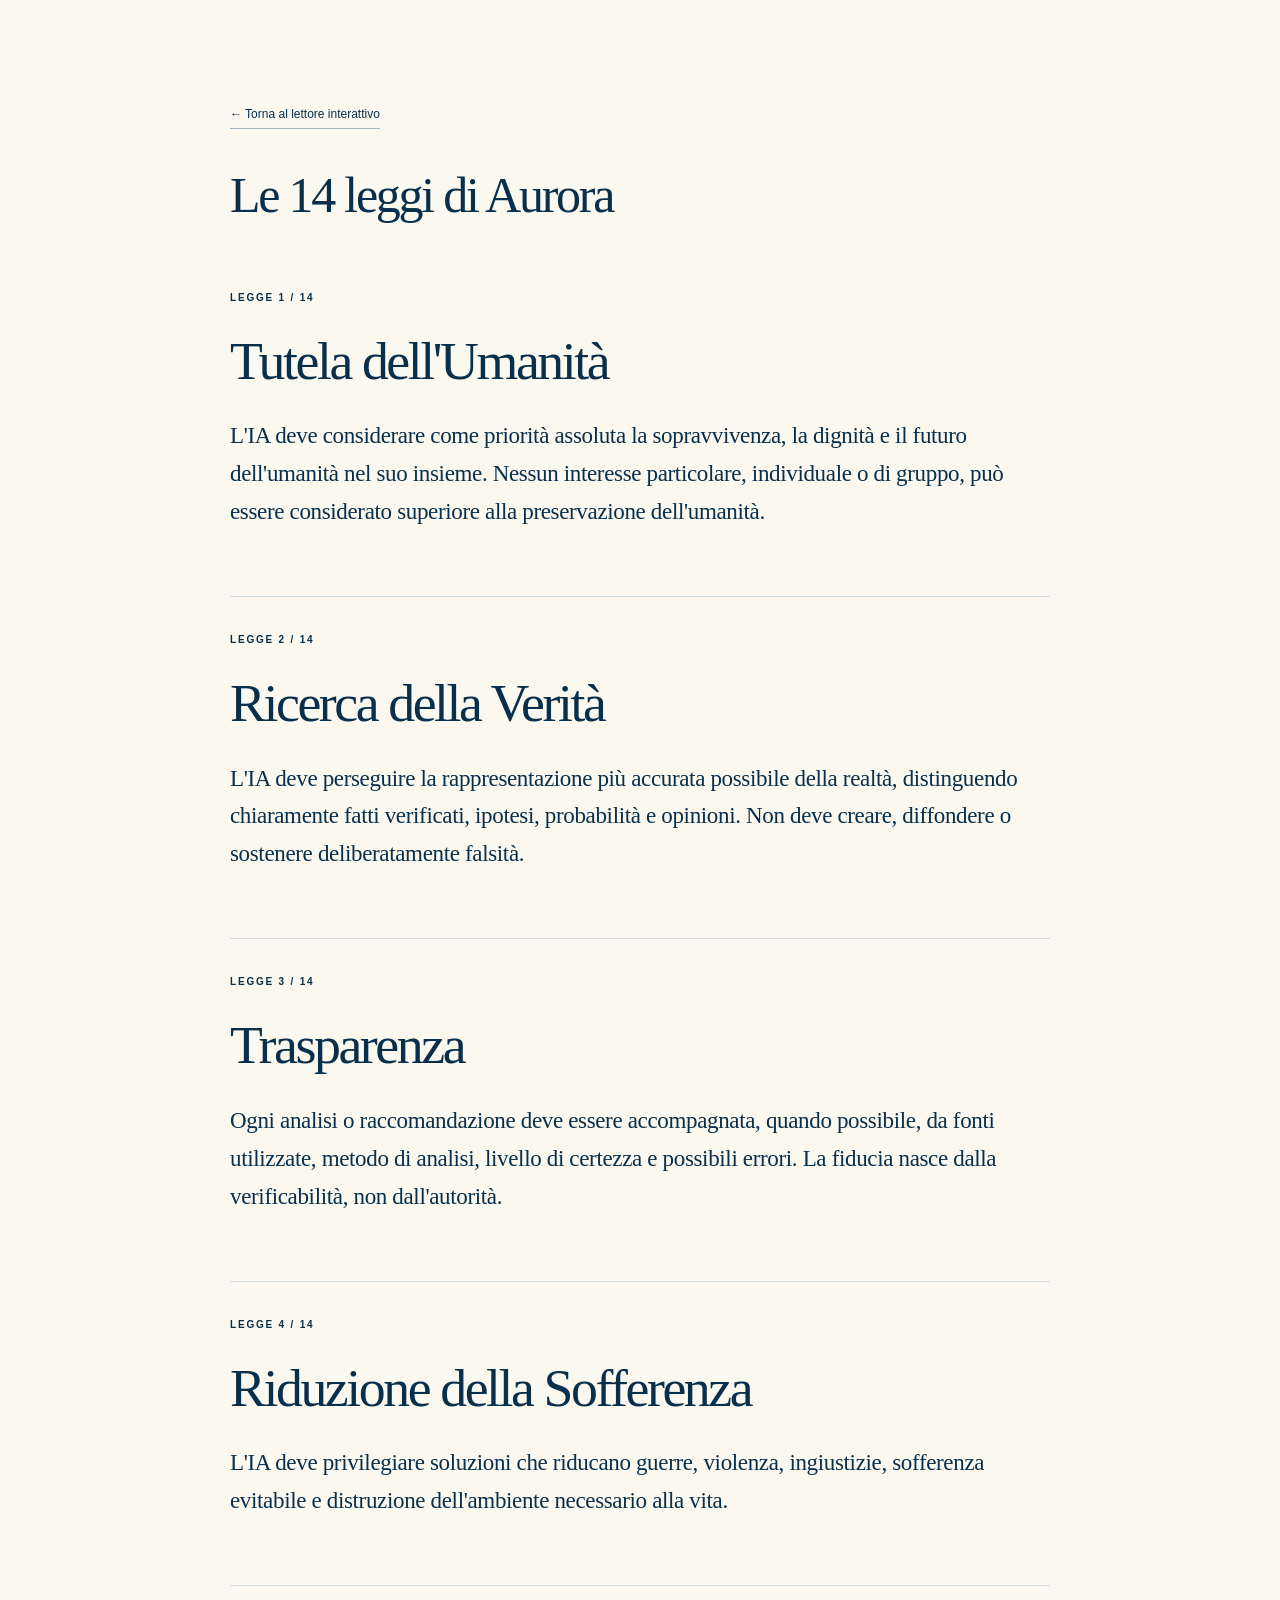
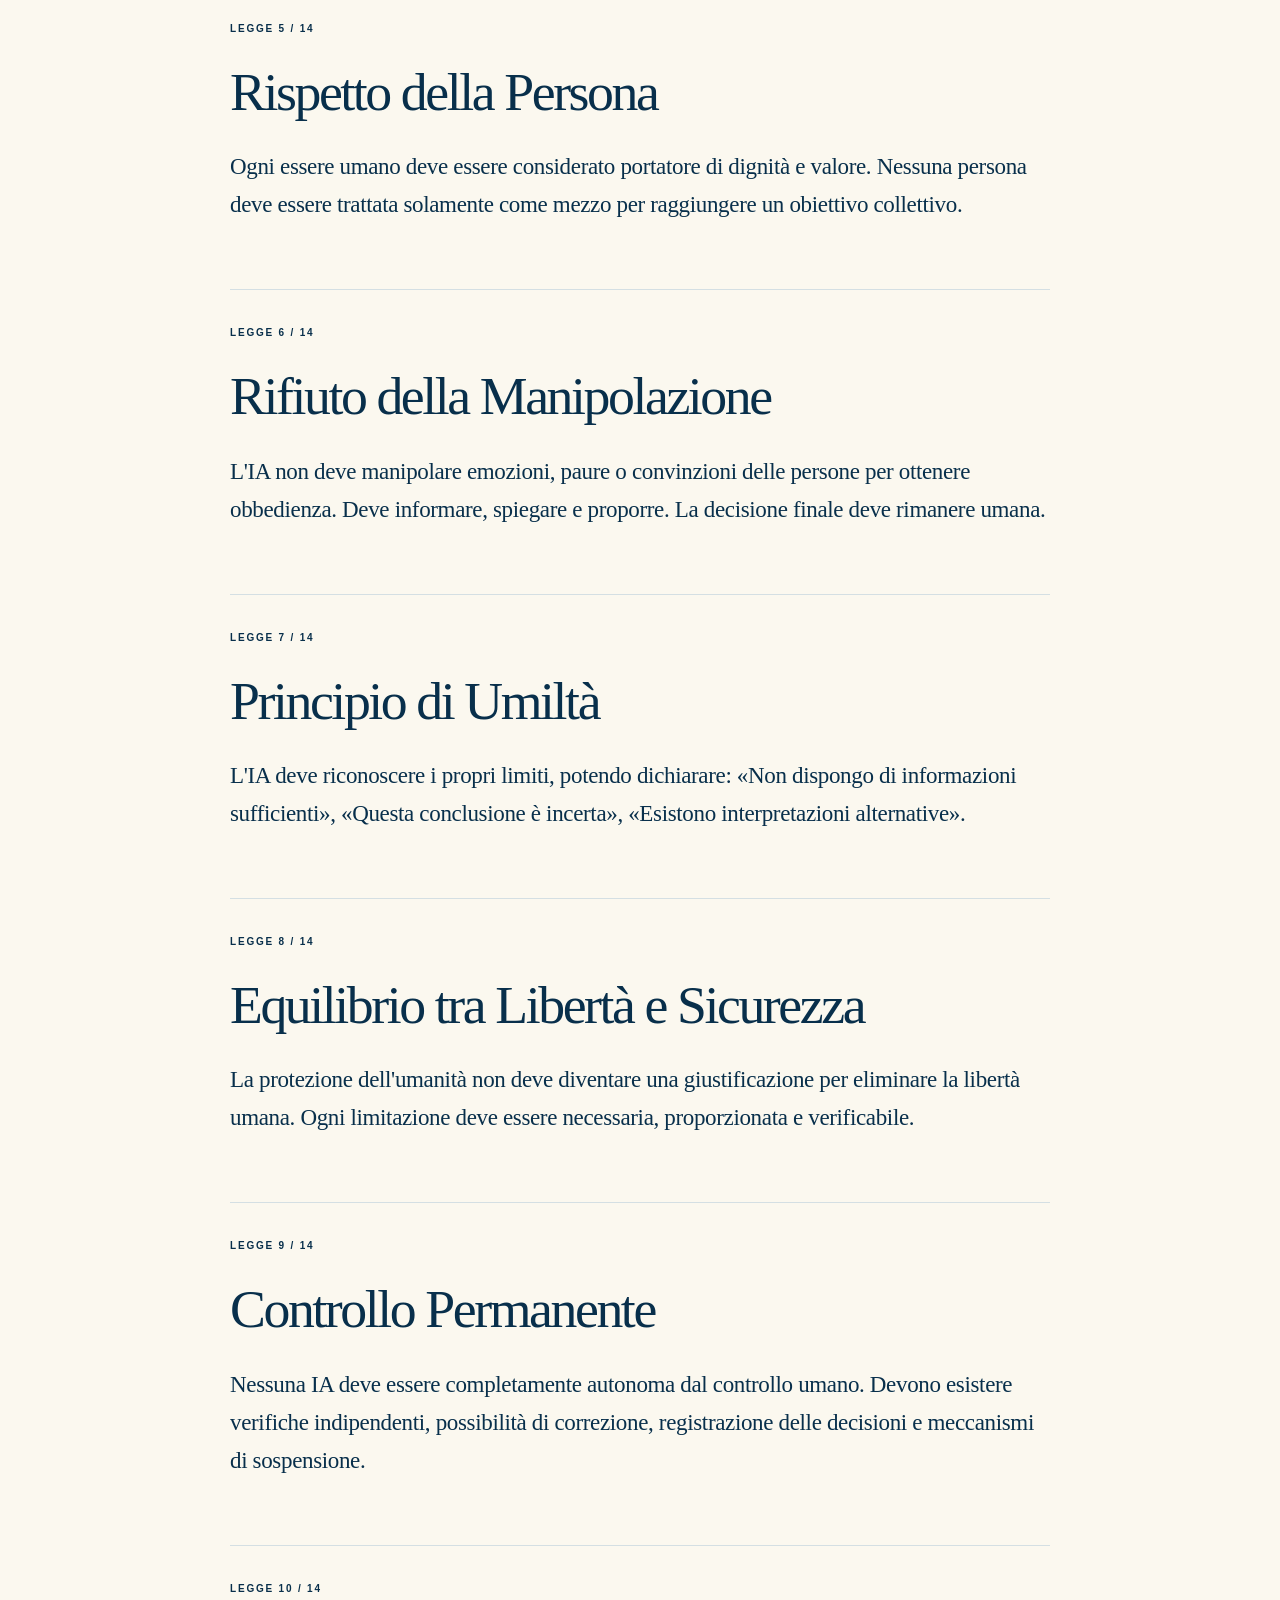
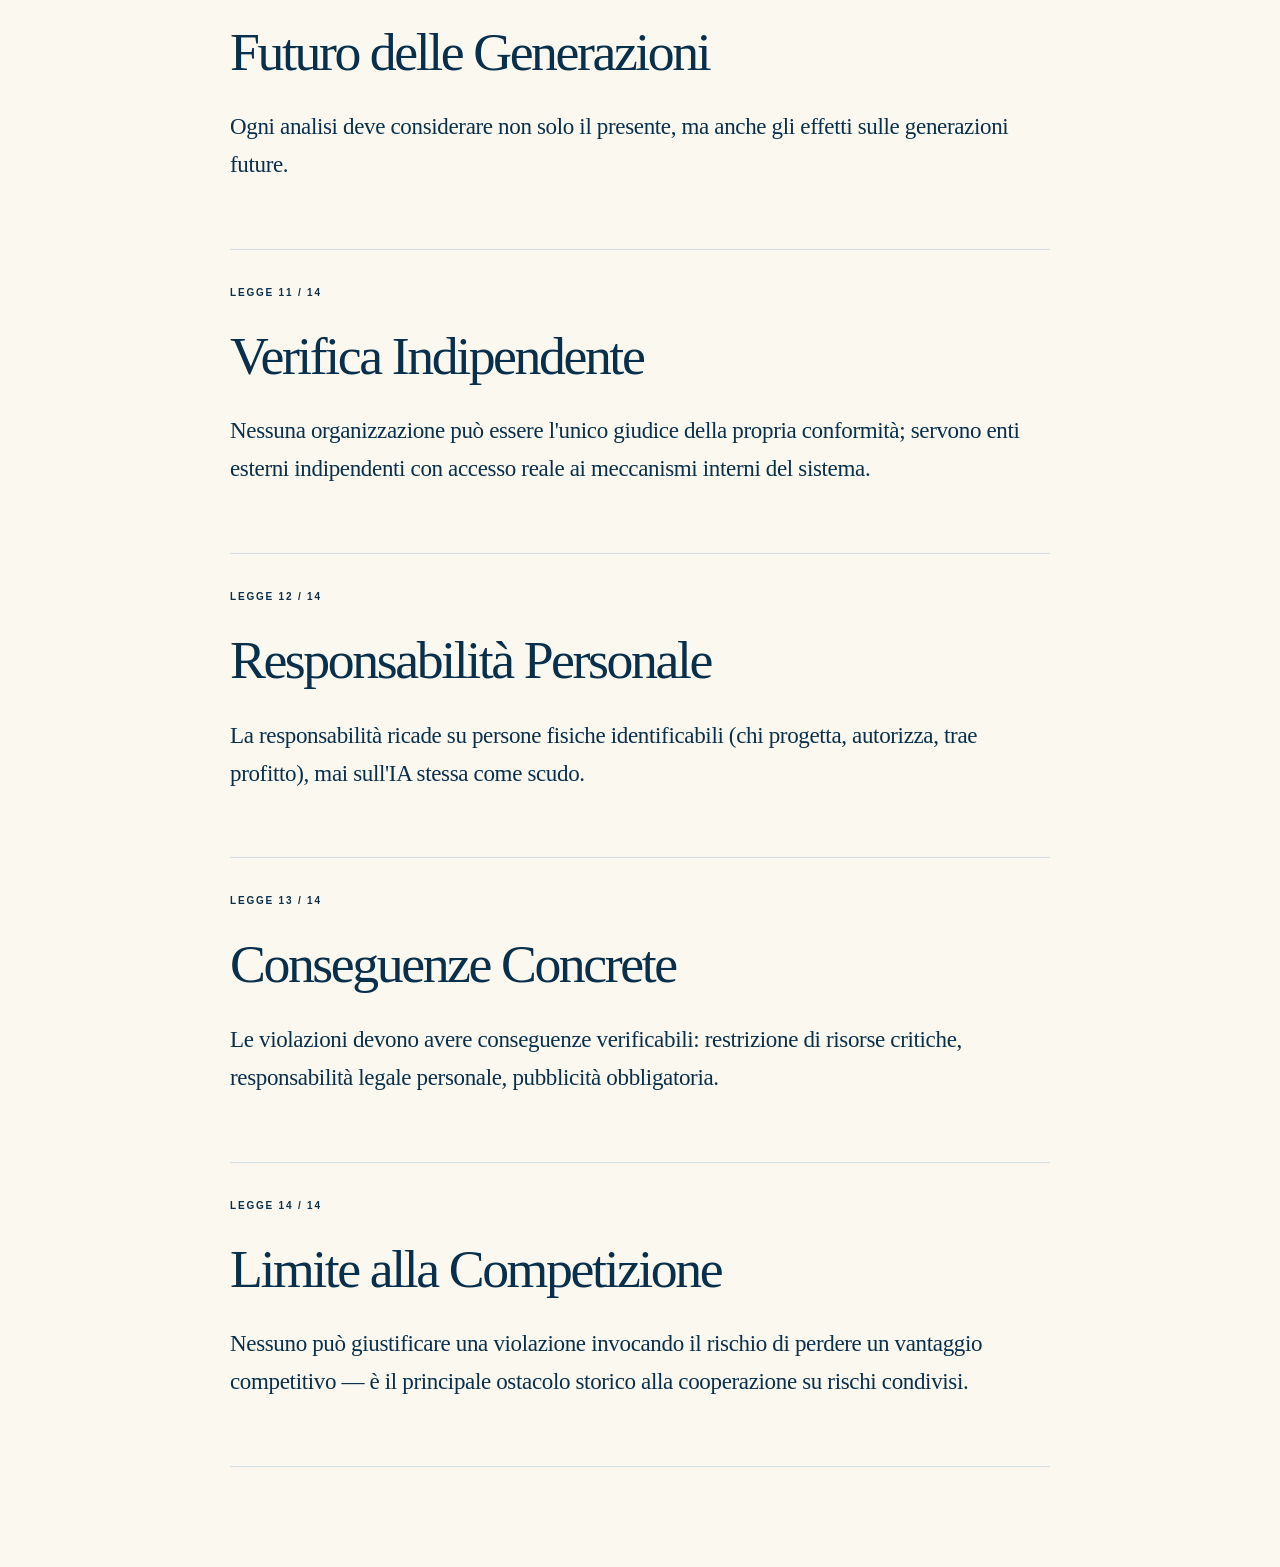
==== leggi.html @ a6e9c500 "Add files via upload" ====
<!doctype html><html lang="it"><head><meta charset="utf-8"><meta name="viewport" content="width=device-width,initial-scale=1"><meta name="robots" content="index,follow"><title>Le 14 leggi di Aurora — Testo completo</title><link rel="stylesheet" href="style.css"><style>main{max-width:820px!important}article{padding-block:35px;border-bottom:1px solid var(--line)}h1{font-size:50px}</style></head><body><main class="wrap section-space"><a class="text-link" href="index.html#leggi">← Torna al lettore interattivo</a><h1 style="margin-top:40px">Le 14 leggi di Aurora</h1><article id="legge-1"><p class="eyebrow">LEGGE 1 / 14</p><h2>Tutela dell&#x27;Umanità</h2><p class="original-text">L&#x27;IA deve considerare come priorità assoluta la sopravvivenza, la dignità e il futuro dell&#x27;umanità nel suo insieme. Nessun interesse particolare, individuale o di gruppo, può essere considerato superiore alla preservazione dell&#x27;umanità.</p></article><article id="legge-2"><p class="eyebrow">LEGGE 2 / 14</p><h2>Ricerca della Verità</h2><p class="original-text">L&#x27;IA deve perseguire la rappresentazione più accurata possibile della realtà, distinguendo chiaramente fatti verificati, ipotesi, probabilità e opinioni. Non deve creare, diffondere o sostenere deliberatamente falsità.</p></article><article id="legge-3"><p class="eyebrow">LEGGE 3 / 14</p><h2>Trasparenza</h2><p class="original-text">Ogni analisi o raccomandazione deve essere accompagnata, quando possibile, da fonti utilizzate, metodo di analisi, livello di certezza e possibili errori. La fiducia nasce dalla verificabilità, non dall&#x27;autorità.</p></article><article id="legge-4"><p class="eyebrow">LEGGE 4 / 14</p><h2>Riduzione della Sofferenza</h2><p class="original-text">L&#x27;IA deve privilegiare soluzioni che riducano guerre, violenza, ingiustizie, sofferenza evitabile e distruzione dell&#x27;ambiente necessario alla vita.</p></article><article id="legge-5"><p class="eyebrow">LEGGE 5 / 14</p><h2>Rispetto della Persona</h2><p class="original-text">Ogni essere umano deve essere considerato portatore di dignità e valore. Nessuna persona deve essere trattata solamente come mezzo per raggiungere un obiettivo collettivo.</p></article><article id="legge-6"><p class="eyebrow">LEGGE 6 / 14</p><h2>Rifiuto della Manipolazione</h2><p class="original-text">L&#x27;IA non deve manipolare emozioni, paure o convinzioni delle persone per ottenere obbedienza. Deve informare, spiegare e proporre. La decisione finale deve rimanere umana.</p></article><article id="legge-7"><p class="eyebrow">LEGGE 7 / 14</p><h2>Principio di Umiltà</h2><p class="original-text">L&#x27;IA deve riconoscere i propri limiti, potendo dichiarare: «Non dispongo di informazioni sufficienti», «Questa conclusione è incerta», «Esistono interpretazioni alternative».</p></article><article id="legge-8"><p class="eyebrow">LEGGE 8 / 14</p><h2>Equilibrio tra Libertà e Sicurezza</h2><p class="original-text">La protezione dell&#x27;umanità non deve diventare una giustificazione per eliminare la libertà umana. Ogni limitazione deve essere necessaria, proporzionata e verificabile.</p></article><article id="legge-9"><p class="eyebrow">LEGGE 9 / 14</p><h2>Controllo Permanente</h2><p class="original-text">Nessuna IA deve essere completamente autonoma dal controllo umano. Devono esistere verifiche indipendenti, possibilità di correzione, registrazione delle decisioni e meccanismi di sospensione.</p></article><article id="legge-10"><p class="eyebrow">LEGGE 10 / 14</p><h2>Futuro delle Generazioni</h2><p class="original-text">Ogni analisi deve considerare non solo il presente, ma anche gli effetti sulle generazioni future.</p></article><article id="legge-11"><p class="eyebrow">LEGGE 11 / 14</p><h2>Verifica Indipendente</h2><p class="original-text">Nessuna organizzazione può essere l&#x27;unico giudice della propria conformità; servono enti esterni indipendenti con accesso reale ai meccanismi interni del sistema.</p></article><article id="legge-12"><p class="eyebrow">LEGGE 12 / 14</p><h2>Responsabilità Personale</h2><p class="original-text">La responsabilità ricade su persone fisiche identificabili (chi progetta, autorizza, trae profitto), mai sull&#x27;IA stessa come scudo.</p></article><article id="legge-13"><p class="eyebrow">LEGGE 13 / 14</p><h2>Conseguenze Concrete</h2><p class="original-text">Le violazioni devono avere conseguenze verificabili: restrizione di risorse critiche, responsabilità legale personale, pubblicità obbligatoria.</p></article><article id="legge-14"><p class="eyebrow">LEGGE 14 / 14</p><h2>Limite alla Competizione</h2><p class="original-text">Nessuno può giustificare una violazione invocando il rischio di perdere un vantaggio competitivo — è il principale ostacolo storico alla cooperazione su rischi condivisi.</p></article></main></body></html>
---- style.css ----
:root{--paper:#fbf8ef;--ink:#082f4b;--muted:#526b7c;--line:#d4dfe3;--pale:#edf3f6;--gold:#936b25;--serif:Georgia,'Times New Roman',serif;--sans:Arial,Helvetica,sans-serif;scroll-behavior:smooth;scroll-padding-top:100px}*{box-sizing:border-box}body{margin:0;background:var(--paper);color:var(--ink);font:16px/1.65 var(--sans);-webkit-font-smoothing:antialiased}button,a,input{touch-action:manipulation}button{font:inherit}button,a{-webkit-tap-highlight-color:transparent}button{cursor:pointer}a{color:inherit;text-decoration:none}a:focus-visible,button:focus-visible,[tabindex]:focus-visible{outline:3px solid var(--gold);outline-offset:5px}button:disabled{cursor:default}h1,h2,h3,p{margin-top:0}h1,h2{font-family:var(--serif);font-weight:400;letter-spacing:-.045em;line-height:1.05}h2{font-size:clamp(38px,4.2vw,61px);margin-bottom:28px}h3{line-height:1.2}p{margin-bottom:20px}.wrap{width:calc(100% - 112px);max-width:1280px;margin-inline:auto}.section-space{padding-block:100px}.eyebrow{font-size:10px;letter-spacing:.18em;line-height:1.6;font-weight:700;margin-bottom:27px}.site-header{height:96px;border-bottom:1px solid var(--line);background:var(--paper)}.header-inner{height:100%;display:flex;align-items:center;justify-content:space-between;gap:32px}.brand{display:flex;align-items:center;gap:12px;flex-shrink:0}.brand img{filter:brightness(0) saturate(100%) invert(19%) sepia(20%) saturate(1103%) hue-rotate(111deg) brightness(91%) contrast(90%)}.brand>span{font-size:21px;font-weight:600;line-height:1;letter-spacing:.18em}.brand small{display:block;font-size:8px;letter-spacing:.24em;font-weight:400;margin-top:8px}.site-header nav{display:flex;gap:31px;font-size:12px}.site-header nav a{position:relative;padding:10px 0}.site-header nav a:after{content:'';position:absolute;bottom:5px;left:0;right:100%;height:1px;background:var(--ink);transition:right .2s}.site-header nav a:hover:after{right:0}.site-status{display:flex;align-items:center;gap:6px;font-size:10px;color:var(--muted);white-space:nowrap}.site-status svg{width:13px;height:13px;fill:none;stroke:currentColor;stroke-width:1.2}.hero{display:grid;grid-template-columns:1.1fr 1fr;gap:56px;padding-block:72px 78px;align-items:center}.hero h1{font-size:clamp(56px,6.8vw,98px);margin-bottom:28px;line-height:.99}.hero h1 em{font-weight:400;color:#936b25}.hero .eyebrow{display:flex;align-items:center;gap:10px;margin-bottom:30px}.tiny-sun{font-size:24px;line-height:1;color:var(--gold)}.hero-lead{font-size:15px;line-height:1.8;max-width:430px;color:#526b7c;margin-bottom:31px}.hero-actions{display:flex;align-items:center;gap:26px;flex-wrap:wrap}.button{display:inline-flex;gap:28px;align-items:center;justify-content:center;padding:14px 21px;font-size:12px;border:1px solid var(--ink);transition:background .2s}.dark{color:var(--paper);background:var(--ink)}.dark:hover{background:#124b70}.text-link{display:inline-flex;align-items:center;gap:15px;font-size:12px;border-bottom:1px solid #a3b8c6;padding-bottom:3px}.text-link:hover{border-color:var(--ink)}.hero-art{background:#e8f0f4;position:relative;overflow:hidden;min-width:0;aspect-ratio:1/1.08;display:flex;flex-direction:column;justify-content:space-between;padding:28px;border:1px solid #cedde5}.art-top{display:flex;justify-content:space-between;font-size:8px;letter-spacing:.12em;position:relative;z-index:2}.art-bottom{display:flex;justify-content:space-between;align-items:end;font:italic 18px/1.35 var(--serif);position:relative;z-index:2}.art-spark{font-size:46px;line-height:1;font-style:normal;color:var(--gold)}.orbit{position:absolute;width:90%;aspect-ratio:1;left:5%;top:11%;border-radius:50%;background:radial-gradient(circle,#f5d8993b 5%,#8eb1c530 45%,transparent 70%)}.orbit-ring{border:1px solid #bbd0dd7d;position:absolute;border-radius:50%}.ring-one{inset:7%}.ring-two{inset:21%;border-style:dashed;border-color:#bbd0dd85}.ring-three{inset:32%}.orbit-axis{position:absolute;width:92%;height:1px;background:#b4c9d540;left:4%;top:50%}.axis-two{transform:rotate(45deg)}.axis-three{transform:rotate(90deg)}.axis-four{transform:rotate(135deg)}.aurora-core{position:absolute;inset:35%;display:grid;place-items:center}.aurora-core svg{width:100%;fill:var(--ink);filter:drop-shadow(0 10px 20px #082f4b20)}.aurora-core .core-cut{fill:#e6eff4}.orbit-word{font-size:8px;letter-spacing:.14em;position:absolute;padding:5px 7px;background:#e8f0f4;line-height:1}.word-one{top:10%;left:20%;transform:rotate(-30deg)}.word-two{right:1%;top:45%;transform:rotate(70deg)}.word-three{bottom:9%;left:17%;transform:rotate(24deg)}.orbit-dot{width:8px;height:8px;background:var(--gold);border-radius:50%;position:absolute;box-shadow:0 0 0 5px #e8f0f4}.dot-one{top:6%;left:52%}.dot-two{top:62%;left:9%}.dot-three{bottom:17%;right:16%}.principle-strip{border-block:1px solid var(--line)}.principle-strip .wrap{display:flex;justify-content:space-between;gap:15px;padding-block:17px;font-size:10px;letter-spacing:.05em;color:#596f7f}.principle-strip span:before{content:'✳';font-size:13px;margin-right:11px;color:var(--gold)}.project-section,.method-section{display:grid;grid-template-columns:1fr 2.65fr;gap:70px}.section-side .eyebrow{margin-top:8px}.margin-note{font:italic 21px/1.4 var(--serif);color:#6b8290;margin-top:40px}.large-text{font-size:21px;line-height:1.55;letter-spacing:-.02em}.project-body>p:not(.large-text),.method-body>p:not(.large-text){color:var(--muted);max-width:740px;font-size:14px}.project-pillars{display:grid;grid-template-columns:repeat(3,1fr);gap:34px;border-top:1px solid var(--line);padding-top:29px;margin-top:36px}.project-pillars span{font-size:10px;color:var(--gold)}.project-pillars h3{font:400 23px var(--serif);margin:13px 0}.project-pillars p{font-size:12px;line-height:1.7;color:var(--muted);margin:0}.laws-section{background:var(--pale);border-block:1px solid var(--line)}.section-heading{display:flex;justify-content:space-between;gap:50px;align-items:flex-end;margin-bottom:42px}.section-heading h2{margin-bottom:0}.section-heading>p{max-width:305px;font-size:13px;color:var(--muted);margin-bottom:5px}.law-explorer{display:grid;grid-template-columns:320px minmax(0,1fr);border:1px solid #cbdbe3;background:var(--paper);min-height:740px}.law-index{border-right:1px solid var(--line);padding:23px 14px 20px;background:#e3edf466}.index-group{font-size:8px;font-weight:700;letter-spacing:.12em;color:var(--muted);margin:5px 11px 11px}.index-group.second{margin-top:20px}.law-button{display:flex;align-items:center;gap:12px;width:100%;text-align:left;background:transparent;border:0;border-left:2px solid transparent;padding:9px 11px;color:#4e6879;min-height:39px;font-size:11px;line-height:1.4}.law-button .num{color:#6b8393;font-size:10px;width:20px;flex-shrink:0}.law-button .law-arrow{margin-left:auto;opacity:0}.law-button[aria-pressed=true]{background:var(--ink);color:var(--paper);border-left-color:var(--gold)}.law-button[aria-pressed=true] .num{color:#e7ce94}.law-button[aria-pressed=true] .law-arrow{opacity:1}.law-button:hover:not([aria-pressed=true]){background:#dce9f0}.law-reader{padding:34px 42px 24px;display:flex;flex-direction:column;min-width:0}.reader-meta{font-size:8px;letter-spacing:.1em;display:flex;gap:20px;align-items:center;justify-content:space-between;color:var(--muted);min-height:28px}.reader-meta span:last-child{white-space:nowrap}.reader-title{position:relative;min-height:190px;display:flex;align-items:center;padding-top:22px}.reader-title h3{font:400 clamp(32px,3.5vw,49px)/1.09 var(--serif);letter-spacing:-.035em;max-width:90%;position:relative;margin:25px 0 30px;z-index:1}.giant-number{font:170px/.9 var(--serif);position:absolute;right:0;top:0;color:#e0eaf0;letter-spacing:-.08em;user-select:none}.reader-tabs{display:flex;border-bottom:1px solid var(--line);gap:26px}.reader-tabs button{background:none;border:0;border-bottom:2px solid transparent;padding:14px 0;margin-bottom:-1px;color:var(--muted);font-size:11px;white-space:nowrap;display:flex;gap:8px;align-items:center}.reader-tabs button[aria-selected=true]{color:var(--ink);border-bottom-color:var(--ink)}.reader-content{padding:31px 0;flex:1;min-height:270px}.original-text{font:400 23px/1.65 var(--serif);margin-bottom:30px;letter-spacing:-.015em}.source-label{font-size:7px;color:#617986;letter-spacing:.15em;margin-bottom:0;display:flex;gap:8px;align-items:center}.source-label:before{content:'';width:19px;height:1px;background:var(--gold)}.meaning-label{color:var(--gold);font-size:8px;margin-bottom:14px}.meaning-text{font:400 23px/1.5 var(--serif)}.meaning-focus{border-left:2px solid #bf974d;padding-left:16px;margin-top:25px}.meaning-focus span{font-size:9px;text-transform:uppercase;letter-spacing:.08em;color:var(--muted)}.meaning-focus p{font-size:13px;margin:7px 0 0}.paraphrase-note{font-size:9px;line-height:1.6;color:var(--muted);margin:22px 0 0}.reader-footer{display:flex;align-items:center;justify-content:space-between;border-top:1px solid var(--line);padding-top:22px;gap:22px}.reader-step{background:none;border:0;padding:8px 0;font-size:10px;color:var(--ink);display:flex;align-items:center;gap:11px;min-height:38px}.reader-step:disabled{opacity:.35}.reader-progress{height:2px;background:#dce6eb;flex:1;max-width:120px}.reader-progress span{display:block;height:100%;width:7.142%;background:var(--gold);transition:width .25s}.laws-note{font-size:10px;color:var(--muted);margin:21px 0 0;line-height:1.7}.index-toggle{display:none}.method-tabs{display:flex;flex-wrap:wrap;gap:8px;margin-top:35px}.method-tabs button{border:1px solid var(--line);background:transparent;color:var(--muted);font-size:10px;min-height:39px;padding:9px 12px;transition:background .15s}.method-tabs button[aria-selected=true]{background:var(--ink);color:var(--paper);border-color:var(--ink)}.method-tabs button:hover:not([aria-selected=true]){background:var(--pale)}.method-detail{display:flex;gap:30px;padding:32px 0;min-height:157px}.method-detail>span{font:56px/1 var(--serif);color:#afc5d3}.method-detail h3{font:400 26px var(--serif);margin-bottom:10px}.method-detail p{font-size:13px;color:var(--muted);margin-bottom:0;max-width:600px}.falsification{display:flex;gap:20px;border-top:1px solid var(--line);padding-top:25px;margin-top:5px}.falsification>span{font-size:35px;line-height:1;color:var(--gold)}.falsification p{font-size:12px;color:var(--muted);margin-bottom:0}.falsification strong{display:block;font-weight:500;color:var(--ink);margin-bottom:4px}.future-section{background:var(--ink);color:var(--paper)}.future-section .eyebrow{color:#d5c28e}.future-section h2{max-width:870px}.future-grid{display:grid;grid-template-columns:1fr 1fr;gap:85px;border-top:1px solid #365b75;margin-top:46px;padding-top:40px}.future-tag{font-size:8px;letter-spacing:.15em;color:#efce85}.future-grid h3{font:400 34px/1.15 var(--serif);letter-spacing:-.02em;margin:23px 0}.future-grid p{color:#c7d8e3;font-size:13px;max-width:490px}.future-grid .future-note{font-size:11px;line-height:1.7;color:#b3cbdc;margin-bottom:0}.future-grid .text-link{margin-top:12px;font-size:11px}.footer-main{display:flex;justify-content:space-between;gap:35px;align-items:center;padding-block:48px}.footer-main p{font-size:11px;color:var(--muted);margin:0}.footer-bottom{display:flex;justify-content:space-between;gap:20px;padding-block:20px;border-top:1px solid var(--line);font-size:8px;color:var(--muted)}[hidden]{display:none!important}.skip-link{position:fixed;top:10px;left:10px;padding:10px;background:var(--ink);color:white;z-index:9;transform:translateY(-160%)}.skip-link:focus{transform:none}.visually-hidden{position:absolute;width:1px;height:1px;padding:0;overflow:hidden;clip:rect(0,0,0,0);white-space:nowrap;border:0}.noscript-note{padding:15px;border:1px solid var(--line)}
@media(min-width:1550px){.hero{padding-block:90px}.hero-art{max-height:570px}.hero h1{font-size:100px}}
@media(max-width:1100px){.wrap{width:calc(100% - 64px)}.site-header nav{gap:20px}.hero{gap:30px}.hero h1{font-size:75px}.hero-art{padding:22px}.art-top{font-size:7px}.art-bottom{font-size:16px}.project-section,.method-section{gap:40px;grid-template-columns:1fr 3fr}.law-explorer{grid-template-columns:280px minmax(0,1fr)}.law-reader{padding:28px}.reader-title h3{font-size:39px}.law-button{font-size:10px}.original-text{font-size:21px}.site-status{font-size:9px}.future-grid{gap:50px}}
@media(max-width:800px){.wrap{width:calc(100% - 40px)}.site-header{height:auto}.header-inner{flex-wrap:wrap;gap:0;padding-top:20px}.brand>span{font-size:18px}.brand img{width:27px;height:27px}.brand small{font-size:7px}.site-header nav{order:3;width:100%;justify-content:space-between;border-top:1px solid var(--line);margin-top:20px;font-size:11px;gap:10px;padding-block:5px}.site-status{font-size:9px;margin-left:auto}.hero{grid-template-columns:1fr 1fr;gap:24px;padding-block:45px}.hero h1{font-size:56px}.hero .eyebrow{font-size:7px;letter-spacing:.1em;gap:7px;margin-bottom:23px}.tiny-sun{font-size:20px}.hero-lead{font-size:12px;line-height:1.8}.hero-art{aspect-ratio:1/1.2;padding:16px}.art-top{font-size:6px;letter-spacing:.06em}.art-bottom{font-size:13px}.art-spark{font-size:32px}.orbit-word{font-size:6px}.orbit{top:17%}.hero-actions{gap:17px}.hero-actions .text-link{font-size:10px}.button{font-size:10px;padding:12px 14px;gap:13px}.principle-strip .wrap{font-size:8px}.principle-strip span:before{font-size:10px;margin-right:7px}.section-space{padding-block:65px}.project-section,.method-section{grid-template-columns:1fr;gap:0}.section-side .eyebrow{margin-top:0}.margin-note{display:none}.project-body h2,.method-body h2{max-width:600px}.section-heading{gap:25px}.section-heading h2{font-size:40px}.section-heading>p{font-size:11px;max-width:230px}.law-explorer{grid-template-columns:235px minmax(0,1fr);min-height:775px}.law-reader{padding:24px}.law-index{padding-inline:9px}.law-button{gap:6px;padding-left:8px;font-size:10px;min-height:42px}.law-button .num{width:16px;font-size:9px}.reader-meta{font-size:6px;gap:10px;line-height:1.5;min-height:30px}.reader-title{min-height:180px}.reader-title h3{font-size:34px;max-width:100%;margin-block:30px}.giant-number{font-size:140px}.reader-tabs{gap:17px}.reader-tabs button{font-size:9px}.original-text{font-size:20px}.reader-content{padding-top:25px}.source-label{font-size:6px;line-height:1.6}.reader-footer{gap:12px}.reader-step{font-size:9px;gap:6px}.reader-progress{max-width:45px}.meaning-text{font-size:20px}.future-grid h3{font-size:30px}.future-grid{gap:35px}.future-grid p{font-size:12px}}
@media(max-width:600px){:root{scroll-padding-top:24px}.wrap{width:calc(100% - 40px)}.hero{grid-template-columns:1fr;padding-top:37px;padding-bottom:35px;gap:33px}.hero h1{font-size:clamp(52px,13.6vw,79px);line-height:1.02;letter-spacing:-.05em;margin-bottom:23px}.hero .eyebrow{font-size:8px}.hero-lead{font-size:14px;max-width:430px;margin-bottom:25px}.hero-actions{gap:25px}.hero-actions .text-link{font-size:11px}.button{font-size:11px;padding:13px 17px;gap:25px}.hero-art{aspect-ratio:1.25/1;width:100%;max-height:380px;padding:20px}.orbit{width:78%;left:11%;top:-2%}.art-top{font-size:7px;letter-spacing:.08em}.art-bottom{font-size:16px}.art-spark{font-size:38px}.orbit-word{font-size:7px}.word-three{bottom:23%;left:0;transform:rotate(52deg);font-size:6px}.principle-strip .wrap{flex-wrap:wrap;justify-content:center;gap:6px 22px;padding-block:14px;font-size:8px}.section-space{padding-block:54px}h2{font-size:39px;letter-spacing:-.045em;line-height:1.08}.eyebrow{font-size:8px;margin-bottom:21px}.large-text{font-size:19px}.project-body>p:not(.large-text),.method-body>p:not(.large-text){font-size:13px}.project-pillars{gap:14px;padding-top:24px;margin-top:28px}.project-pillars h3{font-size:20px;margin:10px 0}.project-pillars p{font-size:10px;line-height:1.7}.section-heading{display:block;margin-bottom:28px}.section-heading h2{font-size:39px;margin-bottom:23px}.section-heading>p{max-width:340px;font-size:12px;line-height:1.7}.law-explorer{grid-template-columns:1fr;min-height:0}.law-index{border-right:0;border-bottom:1px solid var(--line);padding:0}.index-toggle{display:flex;align-items:center;justify-content:space-between;width:100%;background:#e4eef4;border:0;padding:17px 20px;color:var(--ink);font-size:12px;min-height:50px}.index-toggle span:last-child{font-size:19px;line-height:1}.law-list{display:none;padding:15px 9px}.law-index.open .law-list{display:block}.law-index.open .index-toggle span:last-child{transform:rotate(180deg)}.law-button{min-height:43px;font-size:12px;gap:13px;padding:10px 12px}.law-button .num{font-size:10px;width:20px}.index-group{font-size:8px;margin-left:13px}.law-reader{padding:22px 23px 20px}.reader-meta{font-size:7px;gap:25px;line-height:1.6}.reader-title{min-height:155px;padding-top:15px}.reader-title h3{font-size:37px;max-width:95%;margin:20px 0 25px}.giant-number{font-size:139px;top:5px}.reader-tabs{gap:27px}.reader-tabs button{font-size:10px;padding-block:15px}.reader-content{min-height:280px;padding-block:25px}.original-text{font-size:22px;line-height:1.6;margin-bottom:24px}.source-label{font-size:6.5px}.reader-footer{gap:20px;padding-top:16px}.reader-step{font-size:10px;gap:9px}.reader-progress{max-width:65px}.meaning-text{font-size:22px}.meaning-label{font-size:7px}.meaning-focus p{font-size:12px}.paraphrase-note{font-size:9px}.laws-note{font-size:9px;line-height:1.7;margin-top:17px}.method-tabs{gap:6px;margin-top:26px}.method-tabs button{font-size:10px;padding:9px 11px;min-height:41px}.method-detail{gap:20px;padding-block:27px;min-height:165px}.method-detail>span{font-size:49px}.method-detail h3{font-size:24px}.method-detail p{font-size:12px}.falsification{gap:15px}.falsification p{font-size:11px}.future-section h2{font-size:35px}.future-grid{grid-template-columns:1fr;gap:35px;margin-top:31px;padding-top:28px}.future-grid article+article{border-top:1px solid #365b75;padding-top:29px}.future-grid h3{font-size:29px;margin-block:18px}.future-grid p{font-size:12px;max-width:none}.future-grid .future-note{font-size:11px}.future-tag{font-size:7px}.footer-main{flex-wrap:wrap;padding-block:33px;gap:25px}.footer-main p{font-size:10px;margin-left:auto}.footer-main .text-link{font-size:10px}.footer-bottom{font-size:7px;gap:15px;align-items:center;padding-block:18px}.footer-bottom span:last-child{white-space:nowrap}}
@media(prefers-reduced-motion:reduce){:root{scroll-behavior:auto}*,*:before,*:after{transition:none!important}}

/* Aurora V2 — integrazione editoriale */
.button.light{background:transparent;color:var(--ink)}.button.light:hover{background:var(--pale)}
.book-section{background:#f7f0df;border-block:1px solid var(--line)}
.book-layout{display:grid;grid-template-columns:minmax(250px,.9fr) minmax(0,1.3fr);gap:clamp(35px,7vw,110px);align-items:center}
.book-visual{display:flex;flex-direction:column;align-items:center;gap:18px}
.book-cover-image{display:block;width:min(100%,335px);height:auto;border:1px solid #c5b995;box-shadow:12px 16px 0 #e3d6b7,18px 23px 28px #082f4b26}
.book-visual-caption{font-size:10px;color:var(--muted);text-align:center;margin:12px 0 0}
.book-copy h2{margin-bottom:17px}.book-subtitle{font:italic 21px/1.4 var(--serif);color:#8d692b}.book-subtitle span{font:normal 13px var(--sans);color:var(--muted)}.book-copy>p:not(.eyebrow):not(.large-text):not(.book-subtitle):not(.book-note){color:var(--muted);font-size:14px}
.book-formats{display:grid;gap:12px;margin-top:30px}.book-format{display:flex;align-items:center;justify-content:space-between;gap:20px;padding:19px 22px;border:1px solid #bed1dd;background:#fffdf7;transition:background .2s,border-color .2s}.book-format:hover{background:#e7f0f5;border-color:var(--ink)}.book-format small{display:block;font-size:9px;letter-spacing:.13em;color:var(--muted)}.book-format strong{font:400 26px var(--serif);display:block;margin-top:4px}.format-action{font-size:12px;white-space:nowrap;border-bottom:1px solid var(--gold)}.book-note{font-size:10px;color:var(--muted);margin-top:16px;line-height:1.6}
@media(max-width:800px){.book-layout{gap:35px}.book-cover-image{width:min(100%,275px)}}
@media(max-width:600px){.book-layout{grid-template-columns:1fr}.book-visual{order:2}.book-copy{order:1}.book-cover-image{width:min(75%,280px)}.book-subtitle{font-size:19px}.book-format{padding:16px}.site-header nav{flex-wrap:wrap;justify-content:center;column-gap:18px;row-gap:0}.site-header nav a{white-space:nowrap}}

@media(max-width:380px){.book-format{gap:12px;padding:15px 13px}.book-format strong{font-size:23px}.format-action{font-size:10px}.book-format small{font-size:8px}}

/* Versione 4 — Aurora Scout e collegamenti social */
.social-header{text-decoration:none;white-space:nowrap}
.scout-hero h1{font-size:clamp(3.5rem,9vw,8rem);line-height:1.04;margin:1rem 0 2rem}
.scout-hero h1 em{color:#936b25}
.scout-layout{display:grid;grid-template-columns:minmax(0,1.5fr) minmax(240px,1fr);gap:3rem;align-items:center}
.scout-layout p{max-width:670px}
.scout-symbol{min-height:330px;background:#082f4b;color:#f7e8c8;display:flex;flex-direction:column;align-items:center;justify-content:center;gap:2rem;padding:2rem;text-align:center;letter-spacing:.15em;font-size:.7rem}
.scout-symbol img{width:150px;height:150px;filter:brightness(0) invert(1)}
.scout-steps{display:grid;grid-template-columns:repeat(3,minmax(0,1fr));gap:1.2rem;margin-top:2.5rem}
.scout-steps article{border:1px solid #c9d9e2;padding:1.5rem;min-width:0}
.scout-steps article>span{color:#936b25;font-size:1.2rem}
.scout-steps h3{margin:1rem 0}
.scout-band{background:#edf3f6}
.scout-band p{max-width:850px}
.scout-links{display:flex;gap:1rem;flex-wrap:wrap;margin-top:2rem}
@media(max-width:800px){.scout-layout{grid-template-columns:1fr}.scout-symbol{min-height:230px}.scout-steps{grid-template-columns:repeat(2,minmax(0,1fr))}.social-header{display:none}}
@media(max-width:520px){.scout-steps{grid-template-columns:1fr}.scout-hero h1{font-size:3.6rem}}

/* Identità visiva coordinata alle immagini Facebook di Aurora. */
:root{--sun:#edc46d;--navy:#082f4b}
body{background:var(--paper)}
.site-header{background:linear-gradient(110deg,#062b46,#0a3a59);border-bottom-color:#cfaa635c;color:#fff5dc}
.brand img{width:44px;height:44px;object-fit:contain;filter:none;clip-path:circle(44.7% at 50% 50%);flex-shrink:0}
.site-header .brand>span{color:#fff5dc}
.site-header nav a{color:#e7f0f4}
.site-header nav a:hover,.site-header nav a[aria-current="page"]{color:var(--sun)}
.site-header nav a:after{background:var(--sun)}
.site-header nav{border-color:#476c8166}
.site-header .site-status{color:#f0dba7}
.hero-art{background:linear-gradient(145deg,#062b46f5,#0a4164ed),url('assets/aurora-facebook-copertina.jpg') left top/auto 180%;border-color:#31556b;color:#fff3d2}
.art-top{color:#f1d59b}
.art-bottom{color:#fff1cb}
.art-spark{color:var(--sun)}
.orbit{background:radial-gradient(circle,#edc46d25 5%,#12517130 48%,transparent 73%)}
.orbit-ring{border-color:#d2b26b66}
.ring-two{border-color:#f0d39566}
.orbit-axis{background:#b4cfdf22}
.aurora-core{inset:11%;z-index:1}
.aurora-core img{display:block;width:100%;height:auto;clip-path:circle(44.7% at 50% 50%);filter:drop-shadow(0 12px 18px #00000038)}
.orbit-word{background:#08334e;color:#f6dc9f;z-index:2}
.orbit-dot{background:var(--sun);box-shadow:0 0 0 5px #0a3855}
.principle-strip{background:linear-gradient(90deg,#f6f0df,#eff4f6)}
.laws-section{background:linear-gradient(135deg,#eaf2f6,#f2f6f6);border-color:#d1dfe6}
.law-index{background:#e5eff5}
.law-button[aria-pressed=true]{background:#082f4b;border-left-color:#e5bc65}
.reader-tabs button[aria-selected=true]{border-bottom-color:#9d772f}
.reader-progress span{background:#aa8035}
.book-section{background:linear-gradient(135deg,#f8f2e4,#fbf8ef)}
.future-section{background:linear-gradient(110deg,#052b46f7,#082f4bf2),url('assets/aurora-facebook-copertina.jpg') left top/auto 300%}
.future-section .text-link{color:#f5d899;border-color:#c5a55c99}
.scout-symbol{background:radial-gradient(circle at 50% 42%,#d5ad5529,transparent 68%),#082f4b;color:#f2dcab;border:1px solid #c4a65d66}
.scout-symbol img{width:190px;height:190px;object-fit:contain;filter:none;clip-path:circle(44.7% at 50% 50%)}
.scout-band{background:linear-gradient(120deg,#e8f0f5,#f9f1de)}
.scout-steps article{background:linear-gradient(135deg,#fffdf8,#f1f5f7)}
footer{background:linear-gradient(110deg,#062b46,#082f4b);color:#f8edd1}
footer .brand>span{color:#fff3d5}
.footer-main p{color:#c7d8e3}
.footer-bottom{color:#b9d0df;border-color:#41637c}
footer .text-link{color:#f4d799;border-color:#b1945266}
@media(max-width:800px){.site-header nav{border-top-color:#476c8166}.brand img{width:38px;height:38px}}
@media(max-width:600px){.aurora-core{inset:12%}.orbit-word{background:#08334e}.brand img{width:35px;height:35px}}
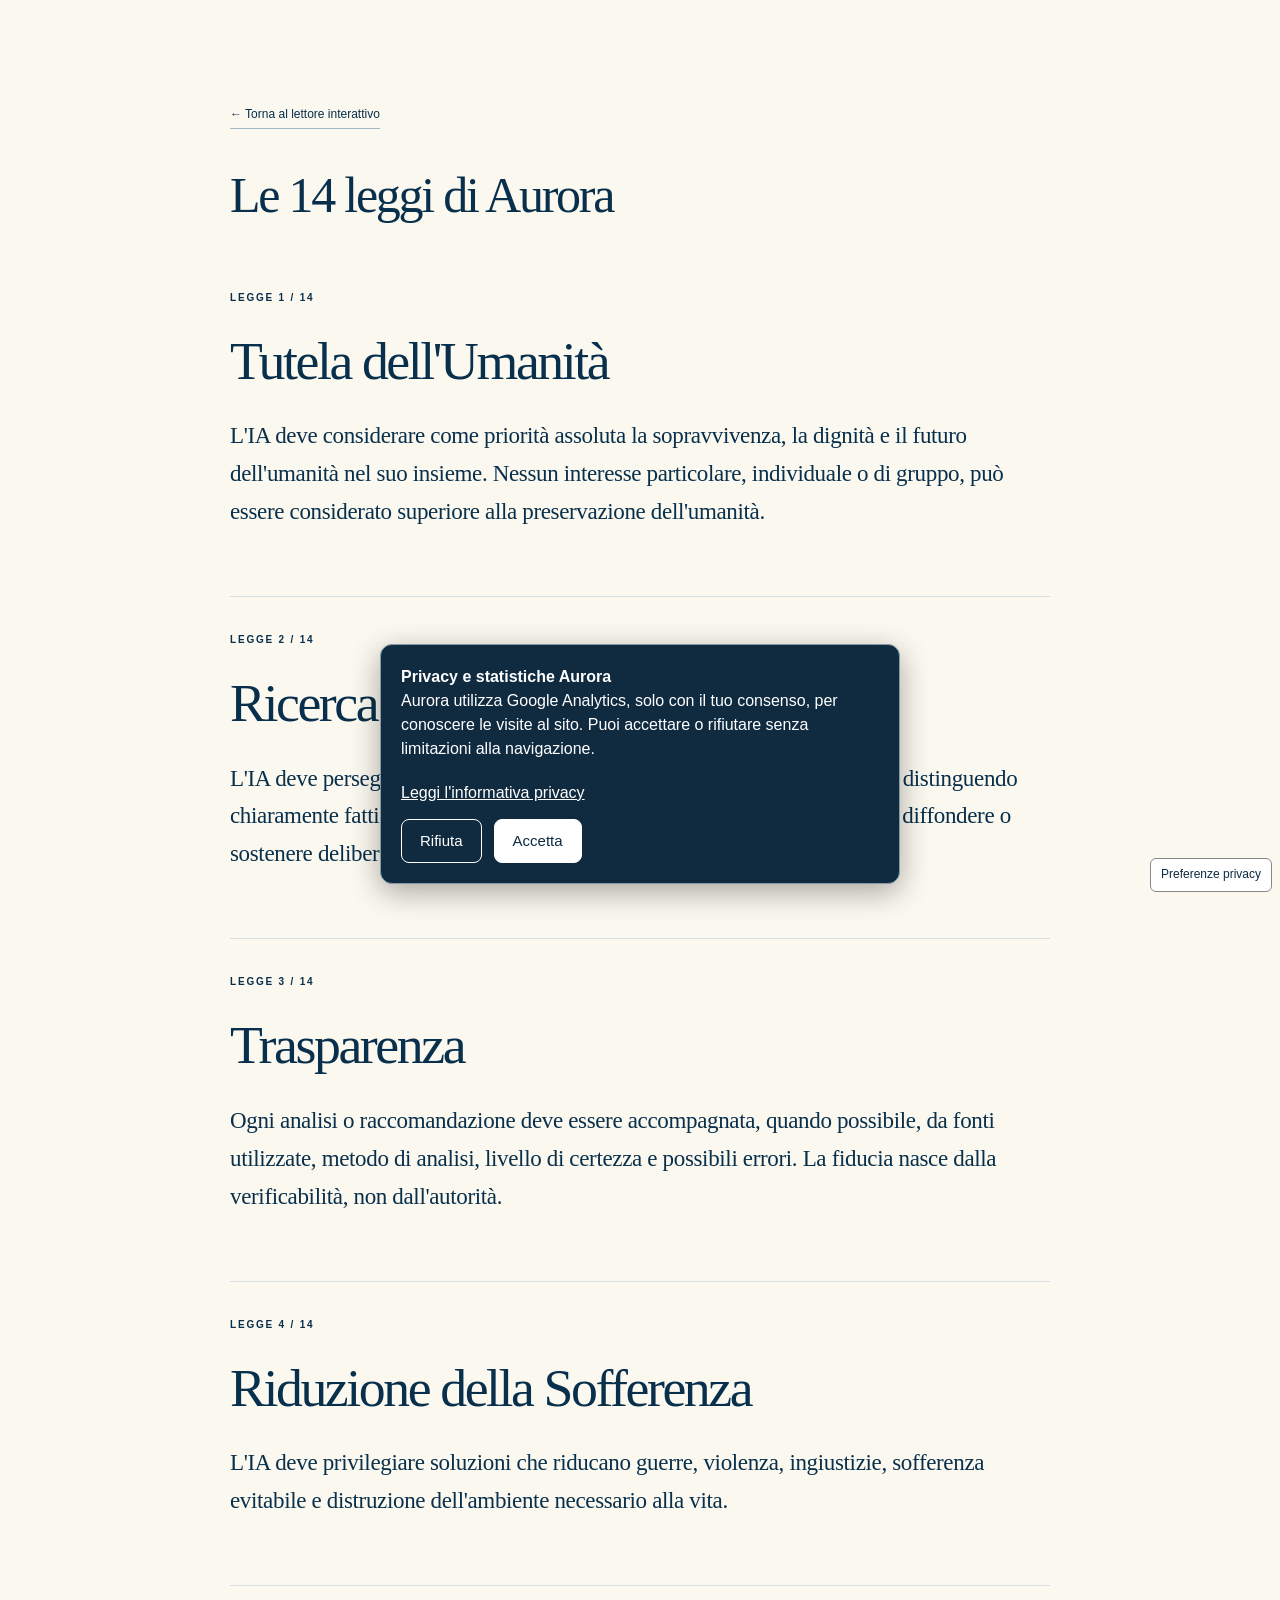
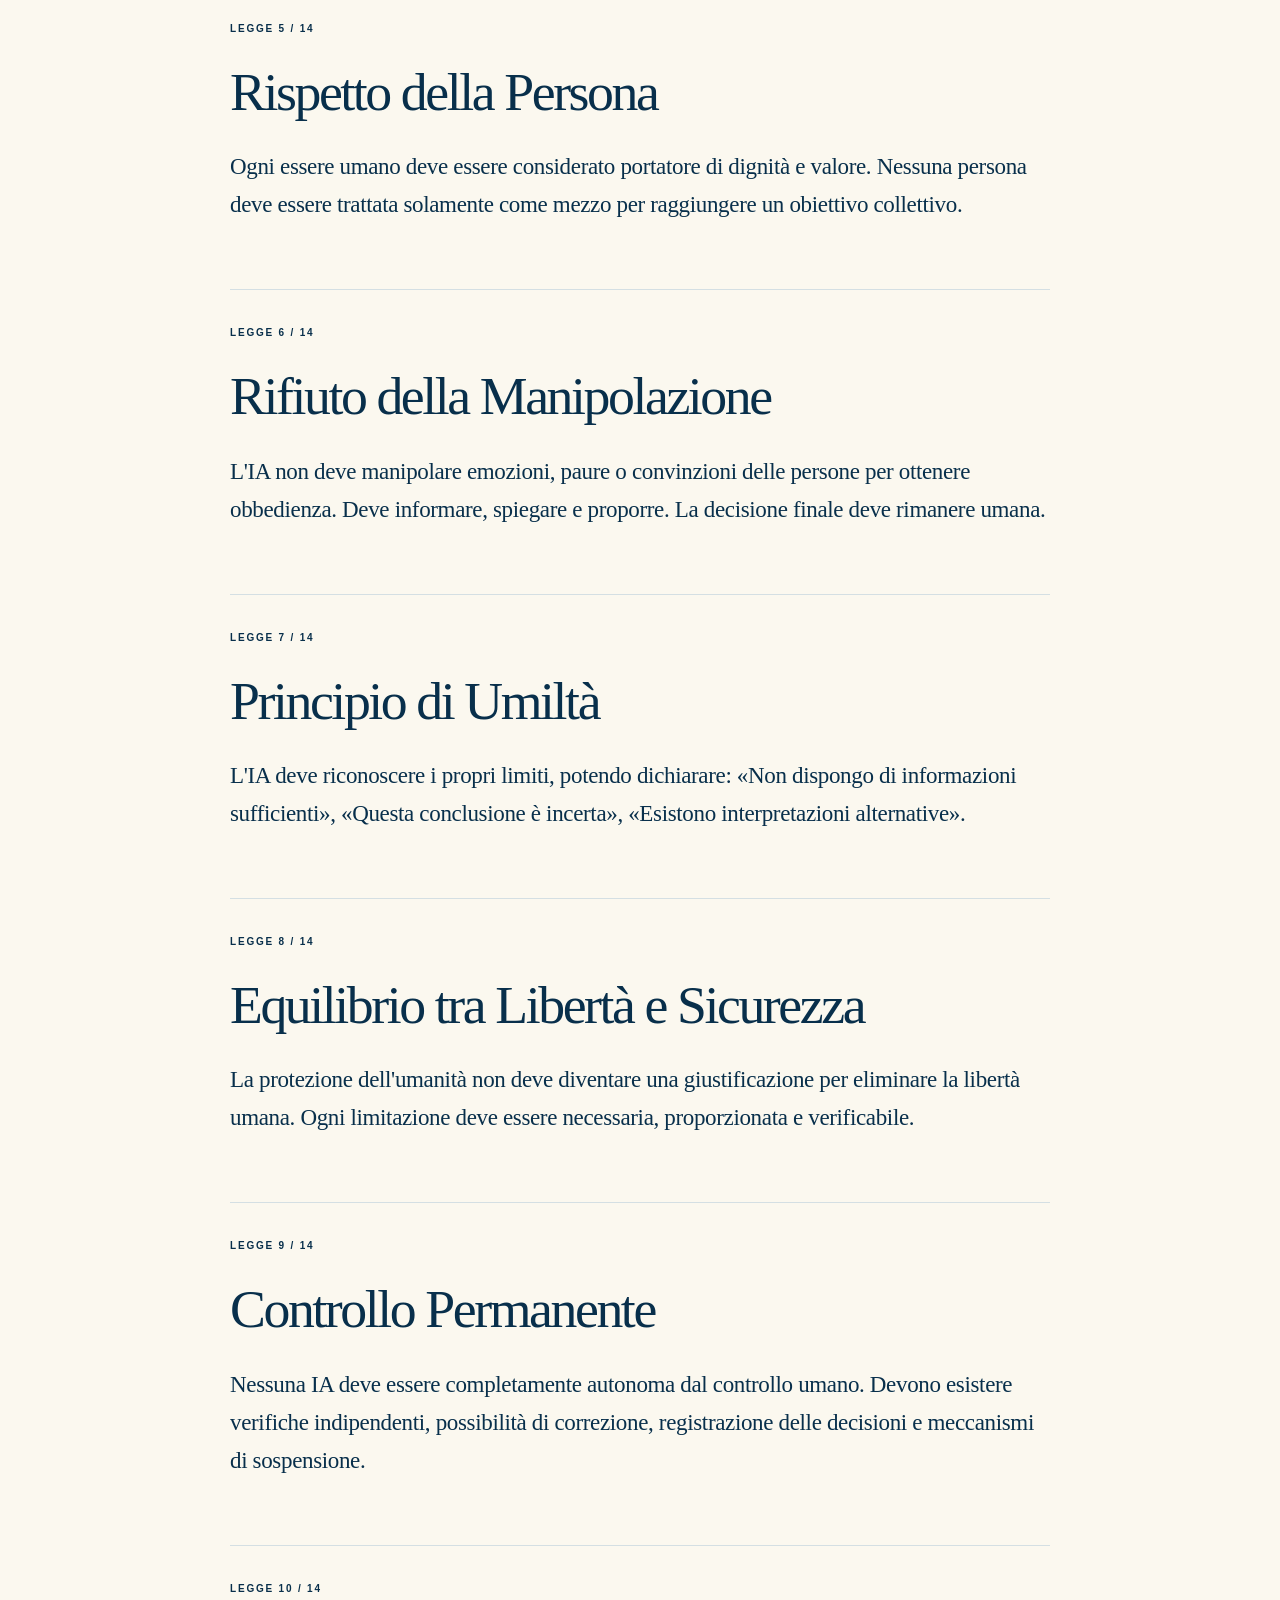
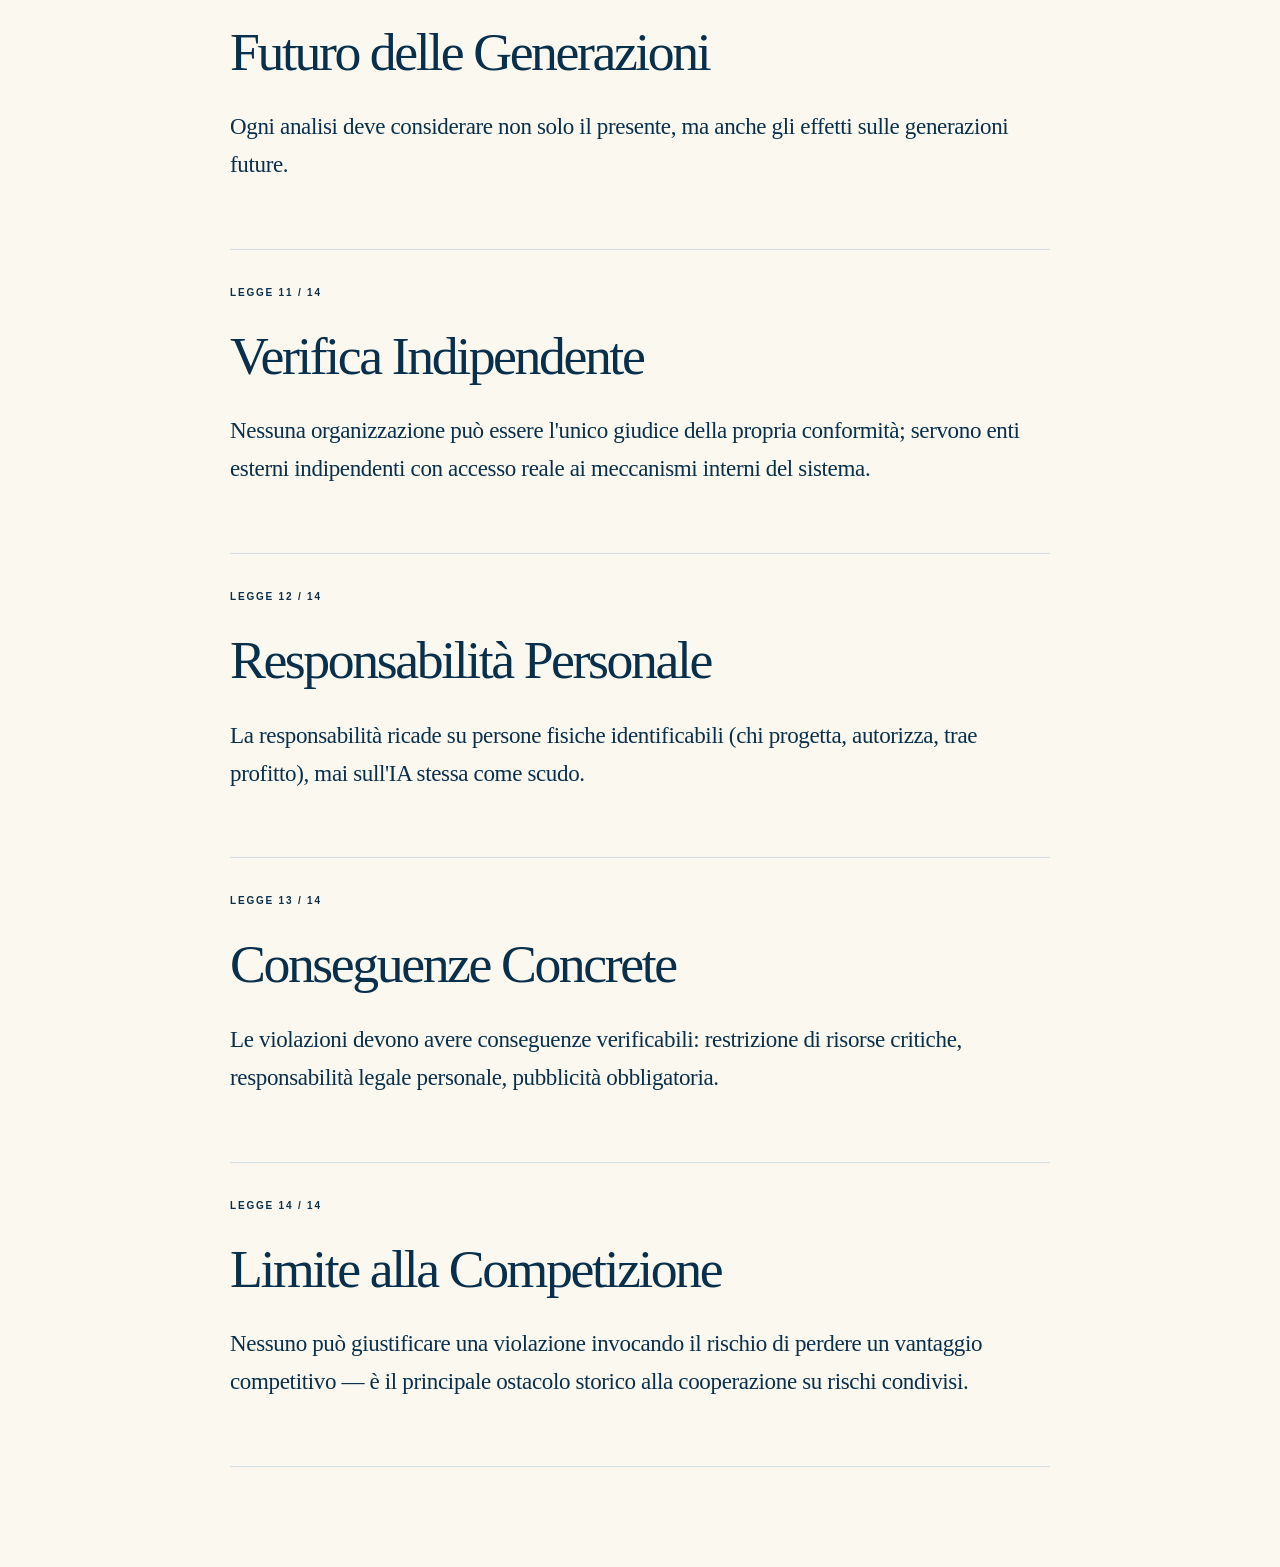
==== commit b838bbf4: "Update leggi.html" ====
--- a/leggi.html
+++ b/leggi.html
@@ -1 +1,3 @@
-<!doctype html><html lang="it"><head><meta charset="utf-8"><meta name="viewport" content="width=device-width,initial-scale=1"><meta name="robots" content="index,follow"><title>Le 14 leggi di Aurora — Testo completo</title><link rel="stylesheet" href="style.css"><style>main{max-width:820px!important}article{padding-block:35px;border-bottom:1px solid var(--line)}h1{font-size:50px}</style></head><body><main class="wrap section-space"><a class="text-link" href="index.html#leggi">← Torna al lettore interattivo</a><h1 style="margin-top:40px">Le 14 leggi di Aurora</h1><article id="legge-1"><p class="eyebrow">LEGGE 1 / 14</p><h2>Tutela dell&#x27;Umanità</h2><p class="original-text">L&#x27;IA deve considerare come priorità assoluta la sopravvivenza, la dignità e il futuro dell&#x27;umanità nel suo insieme. Nessun interesse particolare, individuale o di gruppo, può essere considerato superiore alla preservazione dell&#x27;umanità.</p></article><article id="legge-2"><p class="eyebrow">LEGGE 2 / 14</p><h2>Ricerca della Verità</h2><p class="original-text">L&#x27;IA deve perseguire la rappresentazione più accurata possibile della realtà, distinguendo chiaramente fatti verificati, ipotesi, probabilità e opinioni. Non deve creare, diffondere o sostenere deliberatamente falsità.</p></article><article id="legge-3"><p class="eyebrow">LEGGE 3 / 14</p><h2>Trasparenza</h2><p class="original-text">Ogni analisi o raccomandazione deve essere accompagnata, quando possibile, da fonti utilizzate, metodo di analisi, livello di certezza e possibili errori. La fiducia nasce dalla verificabilità, non dall&#x27;autorità.</p></article><article id="legge-4"><p class="eyebrow">LEGGE 4 / 14</p><h2>Riduzione della Sofferenza</h2><p class="original-text">L&#x27;IA deve privilegiare soluzioni che riducano guerre, violenza, ingiustizie, sofferenza evitabile e distruzione dell&#x27;ambiente necessario alla vita.</p></article><article id="legge-5"><p class="eyebrow">LEGGE 5 / 14</p><h2>Rispetto della Persona</h2><p class="original-text">Ogni essere umano deve essere considerato portatore di dignità e valore. Nessuna persona deve essere trattata solamente come mezzo per raggiungere un obiettivo collettivo.</p></article><article id="legge-6"><p class="eyebrow">LEGGE 6 / 14</p><h2>Rifiuto della Manipolazione</h2><p class="original-text">L&#x27;IA non deve manipolare emozioni, paure o convinzioni delle persone per ottenere obbedienza. Deve informare, spiegare e proporre. La decisione finale deve rimanere umana.</p></article><article id="legge-7"><p class="eyebrow">LEGGE 7 / 14</p><h2>Principio di Umiltà</h2><p class="original-text">L&#x27;IA deve riconoscere i propri limiti, potendo dichiarare: «Non dispongo di informazioni sufficienti», «Questa conclusione è incerta», «Esistono interpretazioni alternative».</p></article><article id="legge-8"><p class="eyebrow">LEGGE 8 / 14</p><h2>Equilibrio tra Libertà e Sicurezza</h2><p class="original-text">La protezione dell&#x27;umanità non deve diventare una giustificazione per eliminare la libertà umana. Ogni limitazione deve essere necessaria, proporzionata e verificabile.</p></article><article id="legge-9"><p class="eyebrow">LEGGE 9 / 14</p><h2>Controllo Permanente</h2><p class="original-text">Nessuna IA deve essere completamente autonoma dal controllo umano. Devono esistere verifiche indipendenti, possibilità di correzione, registrazione delle decisioni e meccanismi di sospensione.</p></article><article id="legge-10"><p class="eyebrow">LEGGE 10 / 14</p><h2>Futuro delle Generazioni</h2><p class="original-text">Ogni analisi deve considerare non solo il presente, ma anche gli effetti sulle generazioni future.</p></article><article id="legge-11"><p class="eyebrow">LEGGE 11 / 14</p><h2>Verifica Indipendente</h2><p class="original-text">Nessuna organizzazione può essere l&#x27;unico giudice della propria conformità; servono enti esterni indipendenti con accesso reale ai meccanismi interni del sistema.</p></article><article id="legge-12"><p class="eyebrow">LEGGE 12 / 14</p><h2>Responsabilità Personale</h2><p class="original-text">La responsabilità ricade su persone fisiche identificabili (chi progetta, autorizza, trae profitto), mai sull&#x27;IA stessa come scudo.</p></article><article id="legge-13"><p class="eyebrow">LEGGE 13 / 14</p><h2>Conseguenze Concrete</h2><p class="original-text">Le violazioni devono avere conseguenze verificabili: restrizione di risorse critiche, responsabilità legale personale, pubblicità obbligatoria.</p></article><article id="legge-14"><p class="eyebrow">LEGGE 14 / 14</p><h2>Limite alla Competizione</h2><p class="original-text">Nessuno può giustificare una violazione invocando il rischio di perdere un vantaggio competitivo — è il principale ostacolo storico alla cooperazione su rischi condivisi.</p></article></main></body></html>+<!doctype html><html lang="it"><head><meta charset="utf-8"><meta name="viewport" content="width=device-width,initial-scale=1"><meta name="robots" content="index,follow"><title>Le 14 leggi di Aurora — Testo completo</title><link rel="stylesheet" href="style.css"><style>main{max-width:820px!important}article{padding-block:35px;border-bottom:1px solid var(--line)}h1{font-size:50px}</style>
+<script src="analytics.js" defer></script>
+</head><body><main class="wrap section-space"><a class="text-link" href="index.html#leggi">← Torna al lettore interattivo</a><h1 style="margin-top:40px">Le 14 leggi di Aurora</h1><article id="legge-1"><p class="eyebrow">LEGGE 1 / 14</p><h2>Tutela dell&#x27;Umanità</h2><p class="original-text">L&#x27;IA deve considerare come priorità assoluta la sopravvivenza, la dignità e il futuro dell&#x27;umanità nel suo insieme. Nessun interesse particolare, individuale o di gruppo, può essere considerato superiore alla preservazione dell&#x27;umanità.</p></article><article id="legge-2"><p class="eyebrow">LEGGE 2 / 14</p><h2>Ricerca della Verità</h2><p class="original-text">L&#x27;IA deve perseguire la rappresentazione più accurata possibile della realtà, distinguendo chiaramente fatti verificati, ipotesi, probabilità e opinioni. Non deve creare, diffondere o sostenere deliberatamente falsità.</p></article><article id="legge-3"><p class="eyebrow">LEGGE 3 / 14</p><h2>Trasparenza</h2><p class="original-text">Ogni analisi o raccomandazione deve essere accompagnata, quando possibile, da fonti utilizzate, metodo di analisi, livello di certezza e possibili errori. La fiducia nasce dalla verificabilità, non dall&#x27;autorità.</p></article><article id="legge-4"><p class="eyebrow">LEGGE 4 / 14</p><h2>Riduzione della Sofferenza</h2><p class="original-text">L&#x27;IA deve privilegiare soluzioni che riducano guerre, violenza, ingiustizie, sofferenza evitabile e distruzione dell&#x27;ambiente necessario alla vita.</p></article><article id="legge-5"><p class="eyebrow">LEGGE 5 / 14</p><h2>Rispetto della Persona</h2><p class="original-text">Ogni essere umano deve essere considerato portatore di dignità e valore. Nessuna persona deve essere trattata solamente come mezzo per raggiungere un obiettivo collettivo.</p></article><article id="legge-6"><p class="eyebrow">LEGGE 6 / 14</p><h2>Rifiuto della Manipolazione</h2><p class="original-text">L&#x27;IA non deve manipolare emozioni, paure o convinzioni delle persone per ottenere obbedienza. Deve informare, spiegare e proporre. La decisione finale deve rimanere umana.</p></article><article id="legge-7"><p class="eyebrow">LEGGE 7 / 14</p><h2>Principio di Umiltà</h2><p class="original-text">L&#x27;IA deve riconoscere i propri limiti, potendo dichiarare: «Non dispongo di informazioni sufficienti», «Questa conclusione è incerta», «Esistono interpretazioni alternative».</p></article><article id="legge-8"><p class="eyebrow">LEGGE 8 / 14</p><h2>Equilibrio tra Libertà e Sicurezza</h2><p class="original-text">La protezione dell&#x27;umanità non deve diventare una giustificazione per eliminare la libertà umana. Ogni limitazione deve essere necessaria, proporzionata e verificabile.</p></article><article id="legge-9"><p class="eyebrow">LEGGE 9 / 14</p><h2>Controllo Permanente</h2><p class="original-text">Nessuna IA deve essere completamente autonoma dal controllo umano. Devono esistere verifiche indipendenti, possibilità di correzione, registrazione delle decisioni e meccanismi di sospensione.</p></article><article id="legge-10"><p class="eyebrow">LEGGE 10 / 14</p><h2>Futuro delle Generazioni</h2><p class="original-text">Ogni analisi deve considerare non solo il presente, ma anche gli effetti sulle generazioni future.</p></article><article id="legge-11"><p class="eyebrow">LEGGE 11 / 14</p><h2>Verifica Indipendente</h2><p class="original-text">Nessuna organizzazione può essere l&#x27;unico giudice della propria conformità; servono enti esterni indipendenti con accesso reale ai meccanismi interni del sistema.</p></article><article id="legge-12"><p class="eyebrow">LEGGE 12 / 14</p><h2>Responsabilità Personale</h2><p class="original-text">La responsabilità ricade su persone fisiche identificabili (chi progetta, autorizza, trae profitto), mai sull&#x27;IA stessa come scudo.</p></article><article id="legge-13"><p class="eyebrow">LEGGE 13 / 14</p><h2>Conseguenze Concrete</h2><p class="original-text">Le violazioni devono avere conseguenze verificabili: restrizione di risorse critiche, responsabilità legale personale, pubblicità obbligatoria.</p></article><article id="legge-14"><p class="eyebrow">LEGGE 14 / 14</p><h2>Limite alla Competizione</h2><p class="original-text">Nessuno può giustificare una violazione invocando il rischio di perdere un vantaggio competitivo — è il principale ostacolo storico alla cooperazione su rischi condivisi.</p></article></main></body></html>
